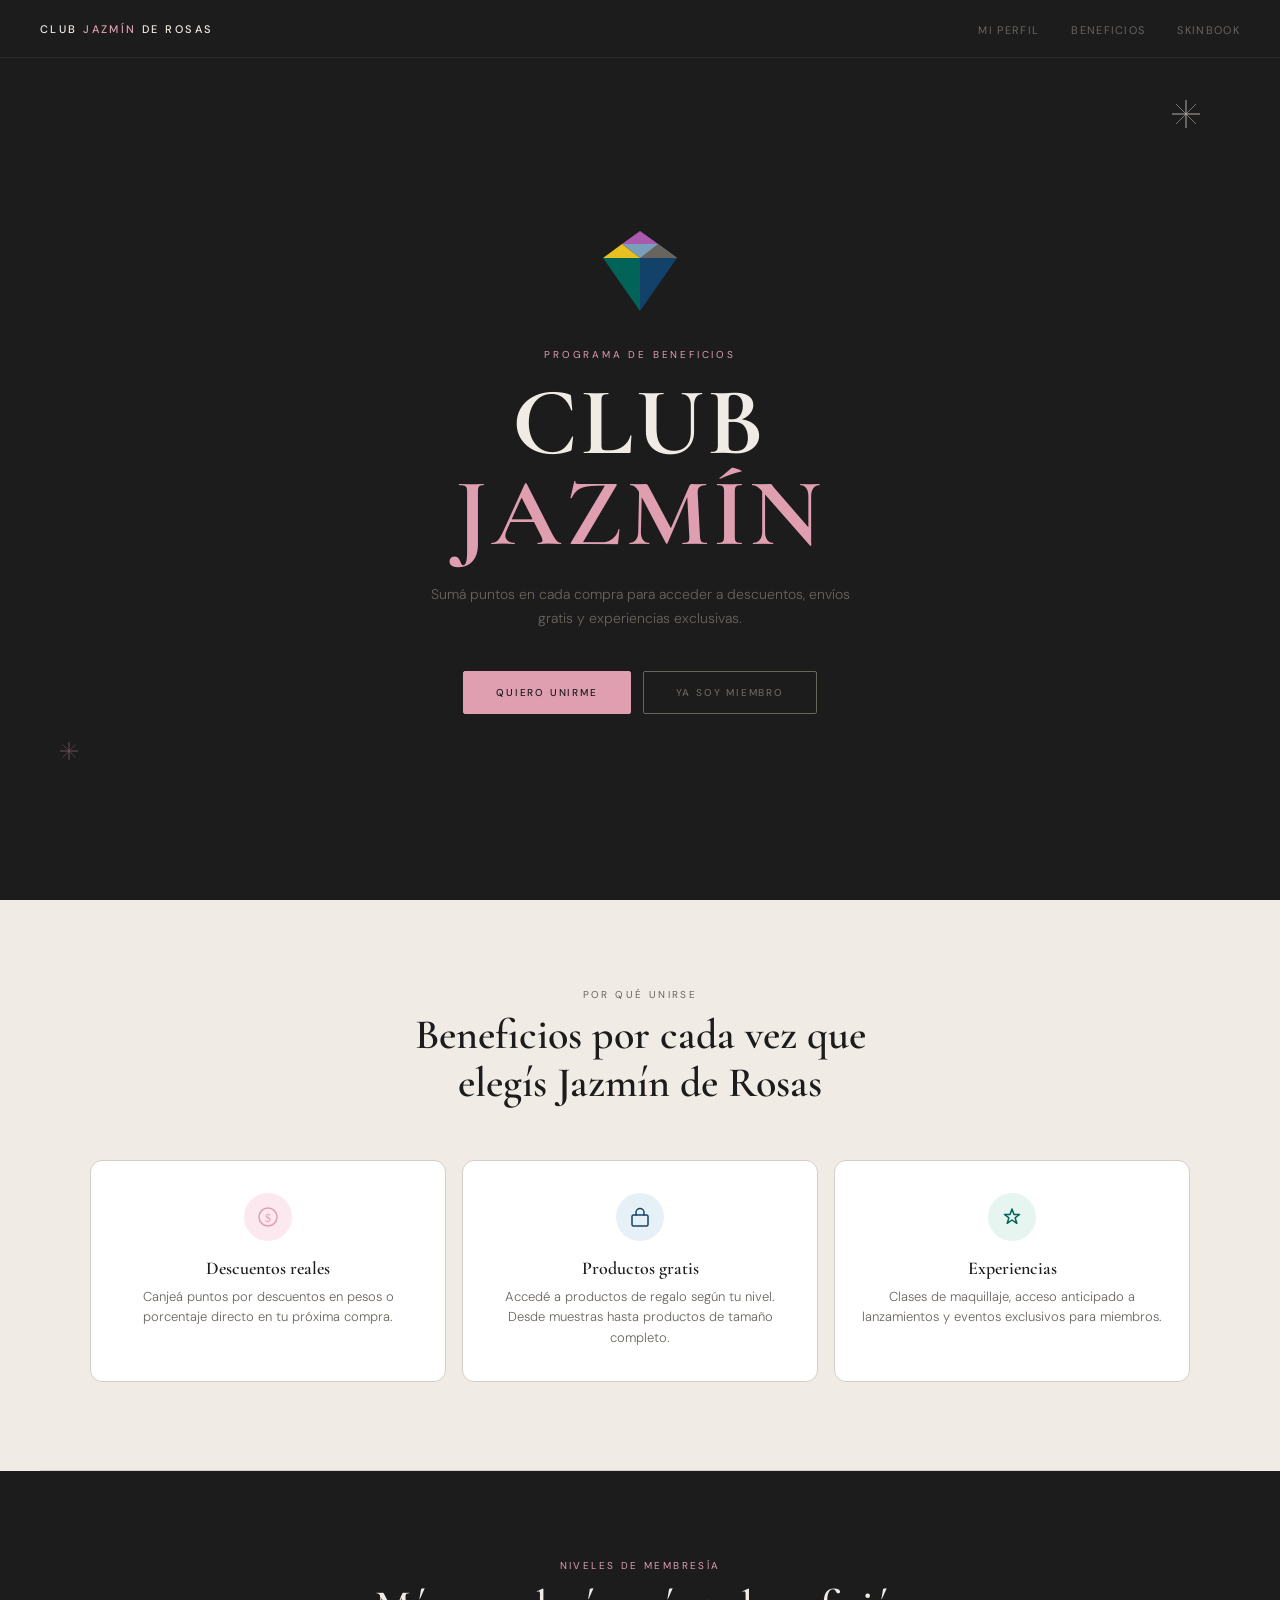
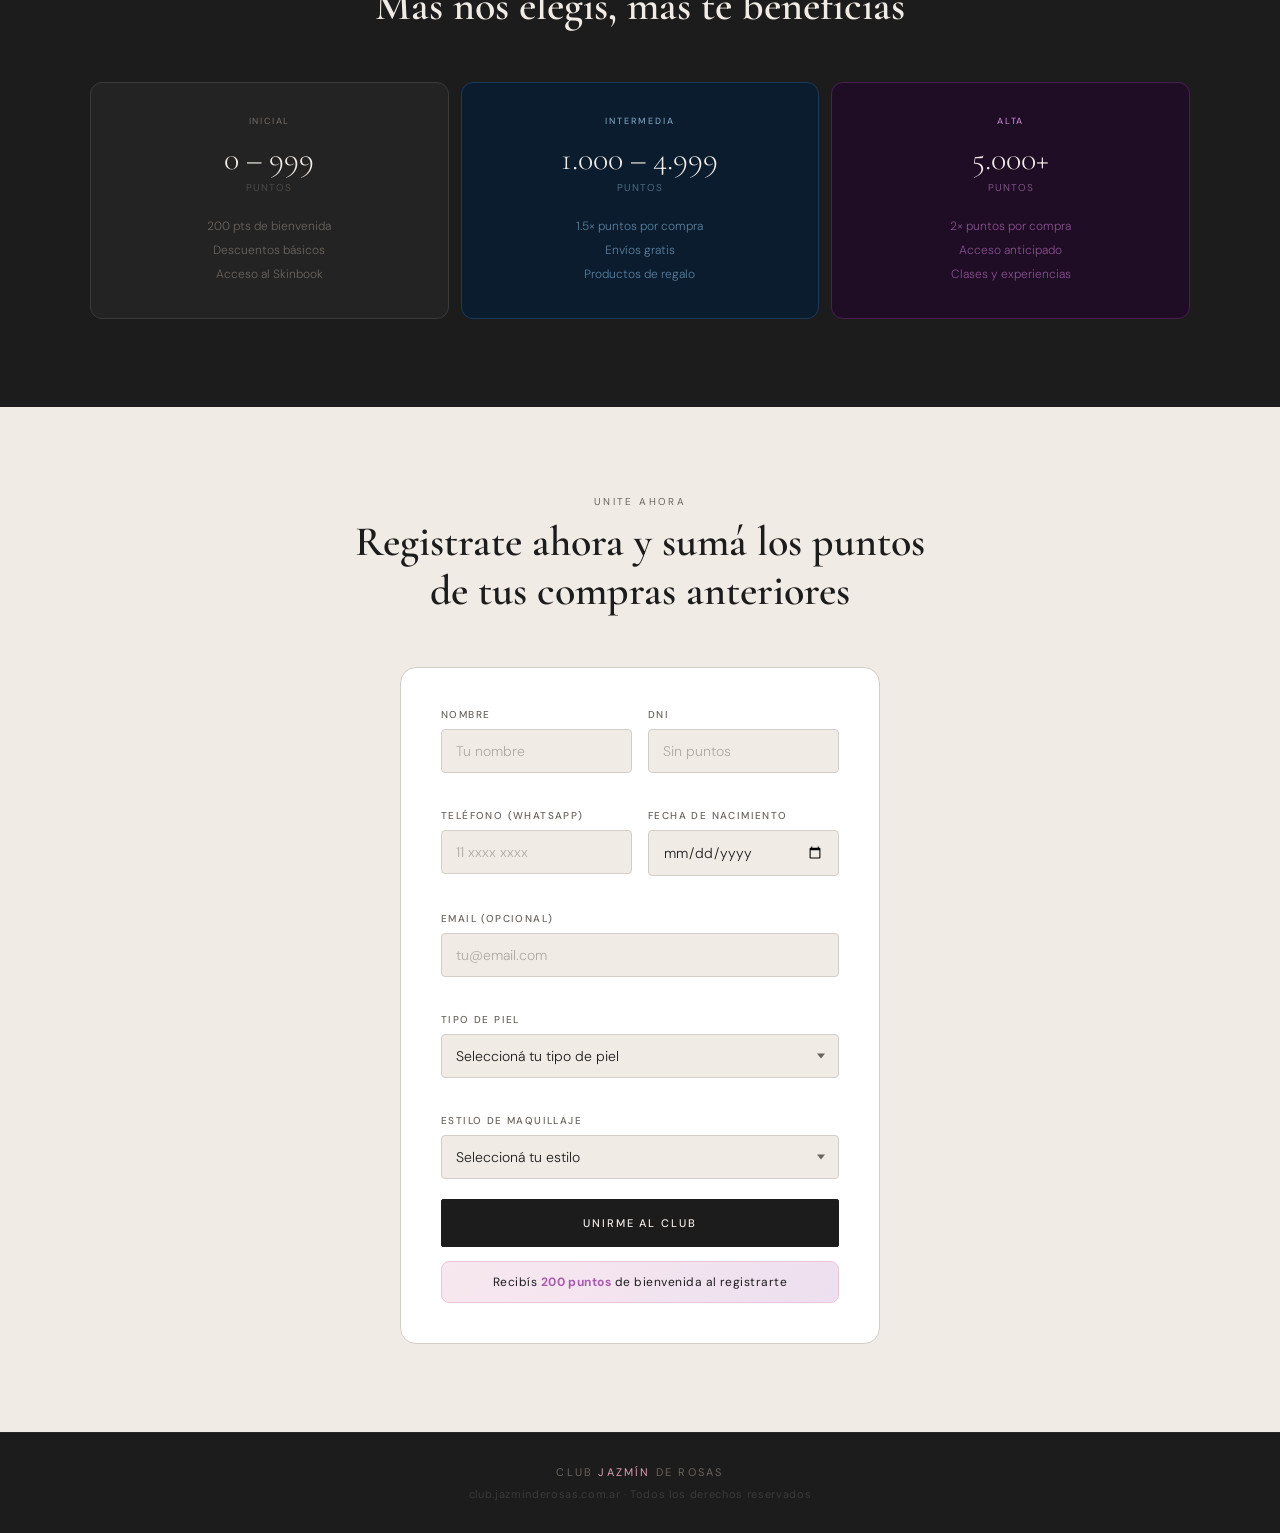
==== club-jazmin/index.html @ b937d1f2 "Add files via upload" ====
<!DOCTYPE html>
<html lang="es">
<head>
  <meta charset="UTF-8"/>
  <meta name="viewport" content="width=device-width, initial-scale=1.0"/>
  <title>Club Jazmín — Programa de beneficios</title>
  <meta name="description" content="Sumá puntos en cada compra y accedé a descuentos, envíos gratis y experiencias exclusivas en Jazmín de Rosas."/>
  <meta property="og:title" content="Club Jazmín de Rosas"/>
  <meta property="og:description" content="El programa de beneficios de Jazmín de Rosas."/>
  <meta property="og:type" content="website"/>
  <link rel="stylesheet" href="css/style.css"/>
  <style>
    .animate-on-scroll {
      opacity: 0;
      transform: translateY(24px);
      transition: opacity 0.7s ease, transform 0.7s ease;
    }
    .animate-on-scroll.visible {
      opacity: 1;
      transform: translateY(0);
    }
  </style>
</head>
<body>

  <!-- NAV -->
  <nav class="nav">
    <a href="index.html" class="nav-logo">CLUB <em>JAZMÍN</em> DE ROSAS</a>
    <ul class="nav-links">
      <li><a href="pages/perfil.html">Mi perfil</a></li>
      <li><a href="pages/beneficios.html">Beneficios</a></li>
      <li><a href="pages/skinbook.html">Skinbook</a></li>
    </ul>
    <button class="nav-hamburger" id="hamburger" aria-label="Menú">
      <span></span><span></span><span></span>
    </button>
  </nav>

  <div class="nav-mobile" id="mobileMenu">
    <button class="nav-mobile-close" id="mobileClose">✕</button>
    <a href="pages/perfil.html">Mi perfil</a>
    <a href="pages/beneficios.html">Beneficios</a>
    <a href="pages/skinbook.html">Skinbook</a>
    <a href="#registro">Registrarse</a>
  </div>

  <!-- HERO -->
  <section class="hero">
    <svg class="hero-sparkle" viewBox="0 0 28 28" fill="none" aria-hidden="true">
      <line x1="14" y1="0" x2="14" y2="28" stroke="#f1ebe6" stroke-width="1"/>
      <line x1="0" y1="14" x2="28" y2="14" stroke="#f1ebe6" stroke-width="1"/>
      <line x1="4" y1="4" x2="24" y2="24" stroke="#f1ebe6" stroke-width="0.6"/>
      <line x1="24" y1="4" x2="4" y2="24" stroke="#f1ebe6" stroke-width="0.6"/>
    </svg>
    <svg class="hero-sparkle-2" viewBox="0 0 18 18" fill="none" aria-hidden="true">
      <line x1="9" y1="0" x2="9" y2="18" stroke="#df9fb1" stroke-width="1"/>
      <line x1="0" y1="9" x2="18" y2="9" stroke="#df9fb1" stroke-width="1"/>
      <line x1="2.5" y1="2.5" x2="15.5" y2="15.5" stroke="#df9fb1" stroke-width="0.6"/>
      <line x1="15.5" y1="2.5" x2="2.5" y2="15.5" stroke="#df9fb1" stroke-width="0.6"/>
    </svg>

    <svg class="hero-diamond" viewBox="0 0 100 90" fill="none" aria-label="Diamante Club Jazmín">
      <polygon points="50,5 87,32 68,18" fill="#df9fb1"/>
      <polygon points="50,5 68,18 32,18" fill="#a95aaf"/>
      <polygon points="32,18 68,18 87,32 50,32" fill="#789fbb"/>
      <polygon points="50,5 32,18 13,32" fill="#c52c2e"/>
      <polygon points="13,32 32,18 50,32" fill="#e8c021"/>
      <polygon points="68,18 87,32 50,32" fill="#6a645f"/>
      <polygon points="13,32 50,32 50,85" fill="#026359"/>
      <polygon points="50,32 87,32 50,85" fill="#124169"/>
    </svg>

    <p class="hero-eyebrow">Programa de beneficios</p>
    <h1 class="hero-title">CLUB<em>JAZMÍN</em></h1>
    <p class="hero-sub">Sumá puntos en cada compra para acceder a descuentos, envíos gratis y experiencias exclusivas.</p>
    <div class="hero-ctas">
      <a href="#registro" class="btn btn-primary" data-scroll="#registro">Quiero unirme</a>
      <a href="pages/perfil.html" class="btn btn-ghost">Ya soy miembro</a>
    </div>
  </section>

  <!-- BENEFICIOS -->
  <section>
    <p class="section-label animate-on-scroll">Por qué unirse</p>
    <h2 class="section-title animate-on-scroll">Beneficios por cada vez que<br>elegís Jazmín de Rosas</h2>
    <div class="benefits-grid container">
      <div class="benefit-card animate-on-scroll">
        <div class="benefit-icon" style="background:#fce8ef;">
          <svg width="22" height="22" viewBox="0 0 22 22" fill="none" aria-hidden="true">
            <circle cx="11" cy="11" r="9" stroke="#df9fb1" stroke-width="1.5"/>
            <text x="11" y="16" text-anchor="middle" font-size="12" fill="#df9fb1" font-family="Georgia">$</text>
          </svg>
        </div>
        <h3 class="benefit-title">Descuentos reales</h3>
        <p class="benefit-desc">Canjeá puntos por descuentos en pesos o porcentaje directo en tu próxima compra.</p>
      </div>
      <div class="benefit-card animate-on-scroll">
        <div class="benefit-icon" style="background:#e6f0f7;">
          <svg width="22" height="22" viewBox="0 0 22 22" fill="none" aria-hidden="true">
            <rect x="3" y="9" width="16" height="11" rx="1.5" stroke="#124169" stroke-width="1.5"/>
            <path d="M7 9V6.5a4 4 0 018 0V9" stroke="#124169" stroke-width="1.5" stroke-linecap="round"/>
          </svg>
        </div>
        <h3 class="benefit-title">Productos gratis</h3>
        <p class="benefit-desc">Accedé a productos de regalo según tu nivel. Desde muestras hasta productos de tamaño completo.</p>
      </div>
      <div class="benefit-card animate-on-scroll">
        <div class="benefit-icon" style="background:#e6f5f0;">
          <svg width="22" height="22" viewBox="0 0 22 22" fill="none" aria-hidden="true">
            <path d="M11 3l2 5.5h5.5l-4.4 3.3 1.7 5.5L11 14l-4.8 3.3 1.7-5.5L3.5 8.5H9z" stroke="#026359" stroke-width="1.5" stroke-linejoin="round"/>
          </svg>
        </div>
        <h3 class="benefit-title">Experiencias</h3>
        <p class="benefit-desc">Clases de maquillaje, acceso anticipado a lanzamientos y eventos exclusivos para miembros.</p>
      </div>
    </div>
  </section>

  <div class="divider"></div>

  <!-- NIVELES -->
  <section class="niveles">
    <p class="section-label animate-on-scroll">Niveles de membresía</p>
    <h2 class="section-title animate-on-scroll">Más nos elegís, más te beneficiás</h2>
    <div class="niveles-grid container">
      <div class="nivel-card n-inicial animate-on-scroll">
        <span class="nivel-badge">Inicial</span>
        <span class="nivel-pts">0 – 999</span>
        <span class="nivel-label">puntos</span>
        <ul class="nivel-perks">
          <li>200 pts de bienvenida</li>
          <li>Descuentos básicos</li>
          <li>Acceso al Skinbook</li>
        </ul>
      </div>
      <div class="nivel-card n-inter animate-on-scroll">
        <span class="nivel-badge">Intermedia</span>
        <span class="nivel-pts">1.000 – 4.999</span>
        <span class="nivel-label">puntos</span>
        <ul class="nivel-perks">
          <li>1.5× puntos por compra</li>
          <li>Envíos gratis</li>
          <li>Productos de regalo</li>
        </ul>
      </div>
      <div class="nivel-card n-alta animate-on-scroll">
        <span class="nivel-badge">Alta</span>
        <span class="nivel-pts">5.000+</span>
        <span class="nivel-label">puntos</span>
        <ul class="nivel-perks">
          <li>2× puntos por compra</li>
          <li>Acceso anticipado</li>
          <li>Clases y experiencias</li>
        </ul>
      </div>
    </div>
  </section>

  <!-- REGISTRO -->
  <section class="registro" id="registro">
    <p class="section-label animate-on-scroll">Unite ahora</p>
    <h2 class="section-title animate-on-scroll">Registrate ahora y sumá los puntos<br>de tus compras anteriores</h2>

    <div class="form-wrap animate-on-scroll">
      <form id="registroForm" novalidate>
        <div class="form-grid">
          <div class="form-group">
            <label class="form-label" for="nombre">Nombre</label>
            <input class="form-input" type="text" id="nombre" name="nombre" placeholder="Tu nombre" required/>
          </div>
          <div class="form-group">
            <label class="form-label" for="dni">DNI</label>
            <input class="form-input" type="text" id="dni" name="dni" placeholder="Sin puntos" required maxlength="8"/>
          </div>
          <div class="form-group">
            <label class="form-label" for="telefono">Teléfono (WhatsApp)</label>
            <input class="form-input" type="tel" id="telefono" name="telefono" placeholder="11 xxxx xxxx" required/>
          </div>
          <div class="form-group">
            <label class="form-label" for="nacimiento">Fecha de nacimiento</label>
            <input class="form-input" type="date" id="nacimiento" name="nacimiento" required/>
          </div>
          <div class="form-group full">
            <label class="form-label" for="email">Email (opcional)</label>
            <input class="form-input" type="email" id="email" name="email" placeholder="tu@email.com"/>
          </div>
          <div class="form-group full">
            <label class="form-label" for="piel">Tipo de piel</label>
            <div class="form-select-wrap">
              <select class="form-select" id="piel" name="piel" required>
                <option value="" disabled selected>Seleccioná tu tipo de piel</option>
                <option value="seca">Seca</option>
                <option value="mixta">Mixta</option>
                <option value="grasa">Grasa</option>
                <option value="sensible">Sensible</option>
              </select>
            </div>
          </div>
          <div class="form-group full">
            <label class="form-label" for="estilo">Estilo de maquillaje</label>
            <div class="form-select-wrap">
              <select class="form-select" id="estilo" name="estilo" required>
                <option value="" disabled selected>Seleccioná tu estilo</option>
                <option value="natural">Natural / sin maquillaje</option>
                <option value="cotidiano">Cotidiano y sencillo</option>
                <option value="definido">Definido y dramático</option>
                <option value="artistico">Artístico / experimental</option>
              </select>
            </div>
          </div>
        </div>
        <button type="submit" class="btn btn-dark">Unirme al Club</button>
        <div class="form-pts-badge">
          Recibís <strong>200 puntos</strong> de bienvenida al registrarte
        </div>
      </form>
    </div>
  </section>

  <!-- FOOTER -->
  <footer>
    <p class="footer-logo">CLUB <em>JAZMÍN</em> DE ROSAS</p>
    <p class="footer-sub">club.jazminderosas.com.ar · Todos los derechos reservados</p>
  </footer>

  <script src="js/main.js"></script>
</body>
</html>
---- club-jazmin/css/style.css ----
@import url('https://fonts.googleapis.com/css2?family=Cormorant+Garamond:ital,wght@0,300;0,400;0,600;0,700;1,300;1,400&family=DM+Sans:wght@300;400;500&display=swap');

:root {
  --grafito: #1c1c1c;
  --vison: #6a645f;
  --tiza: #f1ebe6;
  --rosa: #df9fb1;
  --malva: #a95aaf;
  --azul: #124169;
  --celeste: #789fbb;
  --amarillo: #e8c021;
  --esmeralda: #026359;
  --rojo: #c52c2e;
  --blanco: #ffffff;
  --borde: #d4cec9;
  --font-display: 'Cormorant Garamond', Georgia, serif;
  --font-body: 'DM Sans', system-ui, sans-serif;
  --transition: 0.3s cubic-bezier(0.4, 0, 0.2, 1);
}

*, *::before, *::after { box-sizing: border-box; margin: 0; padding: 0; }

html { scroll-behavior: smooth; font-size: 16px; }

body {
  font-family: var(--font-body);
  background: var(--tiza);
  color: var(--grafito);
  -webkit-font-smoothing: antialiased;
  overflow-x: hidden;
}

/* ── NAVEGACIÓN ── */
.nav {
  position: fixed;
  top: 0; left: 0; right: 0;
  z-index: 100;
  background: var(--grafito);
  padding: 18px 40px;
  display: flex;
  align-items: center;
  justify-content: space-between;
  border-bottom: 1px solid rgba(241,235,230,0.08);
}

.nav-logo {
  font-family: var(--font-body);
  font-size: 11px;
  font-weight: 500;
  letter-spacing: 0.22em;
  color: var(--tiza);
  text-decoration: none;
  text-transform: uppercase;
}
.nav-logo em { color: var(--rosa); font-style: normal; }

.nav-links {
  display: flex;
  gap: 32px;
  list-style: none;
}
.nav-links a {
  font-family: var(--font-body);
  font-size: 11px;
  letter-spacing: 0.12em;
  color: var(--vison);
  text-decoration: none;
  text-transform: uppercase;
  transition: color var(--transition);
}
.nav-links a:hover { color: var(--tiza); }

.nav-hamburger {
  display: none;
  flex-direction: column;
  gap: 5px;
  cursor: pointer;
  background: none;
  border: none;
  padding: 4px;
}
.nav-hamburger span {
  display: block;
  width: 22px;
  height: 1px;
  background: var(--tiza);
  transition: var(--transition);
}

/* ── HERO ── */
.hero {
  min-height: 100vh;
  background: var(--grafito);
  display: flex;
  flex-direction: column;
  align-items: center;
  justify-content: center;
  text-align: center;
  padding: 120px 40px 80px;
  position: relative;
  overflow: hidden;
}

.hero-sparkle {
  position: absolute;
  top: 100px;
  right: 80px;
  width: 28px;
  height: 28px;
  opacity: 0.7;
  animation: sparkle-pulse 3s ease-in-out infinite;
}
.hero-sparkle-2 {
  position: absolute;
  bottom: 140px;
  left: 60px;
  width: 18px;
  height: 18px;
  opacity: 0.4;
  animation: sparkle-pulse 3s ease-in-out infinite 1.5s;
}

@keyframes sparkle-pulse {
  0%, 100% { opacity: 0.4; transform: scale(1) rotate(0deg); }
  50% { opacity: 1; transform: scale(1.2) rotate(15deg); }
}

.hero-diamond {
  width: 100px;
  height: 90px;
  margin-bottom: 32px;
  animation: diamond-float 4s ease-in-out infinite;
}
@keyframes diamond-float {
  0%, 100% { transform: translateY(0); }
  50% { transform: translateY(-8px); }
}

.hero-eyebrow {
  font-family: var(--font-body);
  font-size: 10px;
  letter-spacing: 0.28em;
  color: var(--rosa);
  text-transform: uppercase;
  margin-bottom: 16px;
  opacity: 0;
  animation: fade-up 0.8s ease forwards 0.3s;
}

.hero-title {
  font-family: var(--font-display);
  font-size: clamp(56px, 10vw, 96px);
  font-weight: 700;
  color: var(--tiza);
  line-height: 0.95;
  letter-spacing: 0.04em;
  margin-bottom: 24px;
  opacity: 0;
  animation: fade-up 0.8s ease forwards 0.5s;
}
.hero-title em {
  font-style: normal;
  color: var(--rosa);
  display: block;
}

.hero-sub {
  font-family: var(--font-body);
  font-size: 14px;
  font-weight: 300;
  color: var(--vison);
  line-height: 1.7;
  max-width: 420px;
  margin-bottom: 40px;
  opacity: 0;
  animation: fade-up 0.8s ease forwards 0.7s;
}

.hero-ctas {
  display: flex;
  gap: 12px;
  flex-wrap: wrap;
  justify-content: center;
  opacity: 0;
  animation: fade-up 0.8s ease forwards 0.9s;
}

@keyframes fade-up {
  from { opacity: 0; transform: translateY(20px); }
  to { opacity: 1; transform: translateY(0); }
}

/* ── BOTONES ── */
.btn {
  font-family: var(--font-body);
  font-size: 10px;
  font-weight: 500;
  letter-spacing: 0.18em;
  text-transform: uppercase;
  padding: 14px 32px;
  border-radius: 2px;
  cursor: pointer;
  text-decoration: none;
  transition: var(--transition);
  display: inline-block;
}
.btn-primary {
  background: var(--rosa);
  color: var(--grafito);
  border: 1px solid var(--rosa);
}
.btn-primary:hover {
  background: #e8b5c8;
  border-color: #e8b5c8;
  transform: translateY(-1px);
}
.btn-ghost {
  background: transparent;
  color: var(--vison);
  border: 1px solid var(--vison);
}
.btn-ghost:hover {
  border-color: var(--tiza);
  color: var(--tiza);
  transform: translateY(-1px);
}
.btn-dark {
  background: var(--grafito);
  color: var(--tiza);
  border: 1px solid var(--grafito);
  width: 100%;
  text-align: center;
  padding: 16px;
  font-size: 11px;
}
.btn-dark:hover {
  background: #2e2e2e;
}

/* ── SECCIONES ── */
section { padding: 88px 40px; }

.section-label {
  font-family: var(--font-body);
  font-size: 10px;
  letter-spacing: 0.24em;
  text-transform: uppercase;
  color: var(--vison);
  text-align: center;
  margin-bottom: 10px;
}

.section-title {
  font-family: var(--font-display);
  font-size: clamp(28px, 4vw, 42px);
  font-weight: 600;
  text-align: center;
  margin-bottom: 52px;
  line-height: 1.15;
  color: var(--grafito);
}

/* ── BENEFICIOS ── */
.benefits-grid {
  display: grid;
  grid-template-columns: repeat(3, 1fr);
  gap: 16px;
  max-width: 860px;
  margin: 0 auto;
}

.benefit-card {
  background: var(--blanco);
  border: 0.5px solid var(--borde);
  border-radius: 12px;
  padding: 32px 24px;
  text-align: center;
  transition: var(--transition);
}
.benefit-card:hover {
  transform: translateY(-4px);
  box-shadow: 0 12px 40px rgba(28,28,28,0.08);
}

.benefit-icon {
  width: 48px;
  height: 48px;
  border-radius: 50%;
  margin: 0 auto 16px;
  display: flex;
  align-items: center;
  justify-content: center;
}

.benefit-title {
  font-family: var(--font-display);
  font-size: 18px;
  font-weight: 600;
  color: var(--grafito);
  margin-bottom: 8px;
}
.benefit-desc {
  font-size: 13px;
  font-weight: 300;
  color: var(--vison);
  line-height: 1.6;
}

/* ── NIVELES ── */
.niveles {
  background: var(--grafito);
  padding: 88px 40px;
}
.niveles .section-label { color: var(--rosa); }
.niveles .section-title { color: var(--tiza); }

.niveles-grid {
  display: grid;
  grid-template-columns: repeat(3, 1fr);
  gap: 12px;
  max-width: 860px;
  margin: 0 auto;
}

.nivel-card {
  border-radius: 12px;
  padding: 32px 20px;
  text-align: center;
  border: 0.5px solid;
  transition: var(--transition);
}
.nivel-card:hover { transform: translateY(-4px); }

.nivel-badge {
  font-family: var(--font-body);
  font-size: 9px;
  letter-spacing: 0.2em;
  text-transform: uppercase;
  font-weight: 500;
  margin-bottom: 16px;
  display: block;
}
.nivel-pts {
  font-family: var(--font-display);
  font-size: 32px;
  font-weight: 300;
  margin-bottom: 6px;
  display: block;
  line-height: 1;
}
.nivel-label {
  font-family: var(--font-body);
  font-size: 10px;
  letter-spacing: 0.1em;
  text-transform: uppercase;
  opacity: 0.6;
  margin-bottom: 20px;
  display: block;
}
.nivel-perks {
  list-style: none;
  font-size: 12px;
  font-weight: 300;
  line-height: 2;
}

.n-inicial { background: #232323; border-color: #3a3a3a; }
.n-inicial .nivel-badge { color: var(--vison); }
.n-inicial .nivel-pts { color: var(--tiza); }
.n-inicial .nivel-label { color: var(--vison); }
.n-inicial .nivel-perks { color: #6a645f; }

.n-inter { background: #0a1c2e; border-color: #1a3a5c; }
.n-inter .nivel-badge { color: var(--celeste); }
.n-inter .nivel-pts { color: var(--tiza); }
.n-inter .nivel-label { color: var(--celeste); }
.n-inter .nivel-perks { color: #5a80a0; }

.n-alta { background: #1e0d24; border-color: #4a1f54; }
.n-alta .nivel-badge { color: #c07fc6; }
.n-alta .nivel-pts { color: var(--tiza); }
.n-alta .nivel-label { color: #c07fc6; }
.n-alta .nivel-perks { color: #8a4f90; }

/* ── REGISTRO ── */
.registro { background: var(--tiza); }

.form-wrap {
  max-width: 480px;
  margin: 0 auto;
  background: var(--blanco);
  border: 0.5px solid var(--borde);
  border-radius: 16px;
  padding: 40px;
}

.form-grid {
  display: grid;
  grid-template-columns: 1fr 1fr;
  gap: 16px;
}

.form-group { margin-bottom: 20px; }
.form-group.full { grid-column: 1 / -1; }

.form-label {
  display: block;
  font-size: 10px;
  font-weight: 500;
  letter-spacing: 0.14em;
  text-transform: uppercase;
  color: var(--vison);
  margin-bottom: 8px;
}

.form-input,
.form-select {
  width: 100%;
  border: 1px solid var(--borde);
  border-radius: 4px;
  padding: 12px 14px;
  font-family: var(--font-body);
  font-size: 14px;
  font-weight: 300;
  background: var(--tiza);
  color: var(--grafito);
  transition: border-color var(--transition);
  appearance: none;
}
.form-input:focus,
.form-select:focus {
  outline: none;
  border-color: var(--rosa);
}
.form-input::placeholder { color: #b0aaa6; }

.form-select-wrap { position: relative; }
.form-select-wrap::after {
  content: '';
  position: absolute;
  right: 14px;
  top: 50%;
  transform: translateY(-50%);
  width: 0;
  height: 0;
  border-left: 4px solid transparent;
  border-right: 4px solid transparent;
  border-top: 5px solid var(--vison);
  pointer-events: none;
}

.form-pts-badge {
  background: linear-gradient(135deg, #f7e8ef, #eedff0);
  border: 1px solid #e8c8d8;
  border-radius: 8px;
  padding: 12px 16px;
  text-align: center;
  margin-top: 14px;
  font-size: 12px;
  font-weight: 400;
  color: var(--grafito);
  letter-spacing: 0.04em;
}
.form-pts-badge strong { color: var(--malva); }

/* ── PERFIL ── */
.perfil-hero {
  background: var(--grafito);
  padding: 140px 40px 60px;
  text-align: center;
}
.perfil-avatar {
  width: 72px;
  height: 72px;
  border-radius: 50%;
  background: var(--rosa);
  display: flex;
  align-items: center;
  justify-content: center;
  margin: 0 auto 20px;
  font-family: var(--font-display);
  font-size: 28px;
  font-weight: 600;
  color: var(--grafito);
}
.perfil-nombre {
  font-family: var(--font-display);
  font-size: 36px;
  font-weight: 600;
  color: var(--tiza);
  margin-bottom: 10px;
}
.perfil-nivel-badge {
  display: inline-block;
  font-family: var(--font-body);
  font-size: 10px;
  letter-spacing: 0.18em;
  text-transform: uppercase;
  padding: 5px 16px;
  border-radius: 20px;
  border: 1px solid;
}

.perfil-pts-card {
  max-width: 520px;
  margin: -30px auto 0;
  background: var(--blanco);
  border: 0.5px solid var(--borde);
  border-radius: 16px;
  padding: 32px;
  text-align: center;
  position: relative;
  z-index: 2;
}
.perfil-pts-numero {
  font-family: var(--font-display);
  font-size: 72px;
  font-weight: 300;
  color: var(--grafito);
  line-height: 1;
  margin-bottom: 4px;
}
.perfil-pts-label {
  font-size: 11px;
  letter-spacing: 0.16em;
  text-transform: uppercase;
  color: var(--vison);
  margin-bottom: 24px;
}
.progress-bar {
  width: 100%;
  height: 4px;
  background: var(--borde);
  border-radius: 2px;
  margin-bottom: 8px;
  overflow: hidden;
}
.progress-fill {
  height: 100%;
  background: var(--rosa);
  border-radius: 2px;
  transition: width 1s ease;
}
.progress-labels {
  display: flex;
  justify-content: space-between;
  font-size: 10px;
  color: var(--vison);
  letter-spacing: 0.08em;
}

/* ── HISTORIAL ── */
.historial-table {
  width: 100%;
  border-collapse: collapse;
  font-size: 13px;
}
.historial-table th {
  font-family: var(--font-body);
  font-size: 10px;
  letter-spacing: 0.14em;
  text-transform: uppercase;
  color: var(--vison);
  font-weight: 500;
  padding: 12px 16px;
  text-align: left;
  border-bottom: 1px solid var(--borde);
}
.historial-table td {
  padding: 14px 16px;
  border-bottom: 0.5px solid var(--borde);
  color: var(--grafito);
  font-weight: 300;
}
.pts-pos { color: var(--esmeralda); font-weight: 500; }
.pts-neg { color: var(--rojo); font-weight: 500; }
.canal-badge {
  display: inline-block;
  font-size: 10px;
  padding: 3px 10px;
  border-radius: 20px;
  letter-spacing: 0.06em;
}
.canal-fisica { background: #e8f0f7; color: var(--azul); }
.canal-online { background: #f7e8f0; color: var(--malva); }

/* ── SKINBOOK ── */
.skinbook-grid {
  display: grid;
  grid-template-columns: repeat(auto-fill, minmax(260px, 1fr));
  gap: 16px;
}
.skinbook-card {
  background: var(--blanco);
  border: 0.5px solid var(--borde);
  border-radius: 12px;
  padding: 24px;
  transition: var(--transition);
}
.skinbook-card:hover {
  transform: translateY(-3px);
  box-shadow: 0 8px 32px rgba(28,28,28,0.06);
}
.skinbook-producto {
  font-family: var(--font-display);
  font-size: 17px;
  font-weight: 600;
  margin-bottom: 6px;
}
.skinbook-marca {
  font-size: 11px;
  letter-spacing: 0.1em;
  text-transform: uppercase;
  color: var(--vison);
  margin-bottom: 14px;
}
.skinbook-stars { color: var(--amarillo); font-size: 14px; margin-bottom: 12px; }
.skinbook-texto {
  font-size: 13px;
  font-weight: 300;
  color: var(--vison);
  line-height: 1.6;
}
.skinbook-pts {
  display: inline-block;
  margin-top: 14px;
  background: #f7e8ef;
  color: var(--malva);
  font-size: 10px;
  letter-spacing: 0.1em;
  padding: 4px 12px;
  border-radius: 20px;
}

/* ── FOOTER ── */
footer {
  background: var(--grafito);
  padding: 32px 40px;
  text-align: center;
  border-top: 1px solid rgba(241,235,230,0.06);
}
.footer-logo {
  font-family: var(--font-body);
  font-size: 11px;
  letter-spacing: 0.2em;
  color: var(--vison);
  text-transform: uppercase;
}
.footer-logo em { color: var(--rosa); font-style: normal; }
.footer-sub {
  font-size: 11px;
  color: #3a3a3a;
  margin-top: 8px;
  letter-spacing: 0.06em;
}

/* ── DIVIDER ── */
.divider { height: 1px; background: var(--borde); margin: 0 40px; }

/* ── CONTENEDOR ── */
.container { max-width: 1100px; margin: 0 auto; }

/* ── MOBILE MENU ── */
.nav-mobile {
  display: none;
  position: fixed;
  top: 0; left: 0; right: 0; bottom: 0;
  background: var(--grafito);
  z-index: 99;
  flex-direction: column;
  align-items: center;
  justify-content: center;
  gap: 32px;
}
.nav-mobile.open { display: flex; }
.nav-mobile a {
  font-family: var(--font-display);
  font-size: 32px;
  font-weight: 300;
  color: var(--tiza);
  text-decoration: none;
  letter-spacing: 0.06em;
}
.nav-mobile a:hover { color: var(--rosa); }
.nav-mobile-close {
  position: absolute;
  top: 20px; right: 28px;
  background: none;
  border: none;
  color: var(--vison);
  font-size: 24px;
  cursor: pointer;
}

/* ── RESPONSIVE ── */
@media (max-width: 768px) {
  .nav { padding: 16px 20px; }
  .nav-links { display: none; }
  .nav-hamburger { display: flex; }

  section { padding: 64px 20px; }
  .niveles { padding: 64px 20px; }

  .benefits-grid { grid-template-columns: 1fr; gap: 12px; }
  .niveles-grid { grid-template-columns: 1fr; gap: 10px; }

  .form-wrap { padding: 28px 20px; }
  .form-grid { grid-template-columns: 1fr; }

  .hero { padding: 100px 20px 60px; }
  .hero-sparkle { right: 20px; top: 80px; }
  .hero-sparkle-2 { display: none; }

  .perfil-hero { padding: 120px 20px 60px; }
  .historial-table { font-size: 12px; }
  .historial-table th,
  .historial-table td { padding: 10px 8px; }

  .divider { margin: 0 20px; }
}
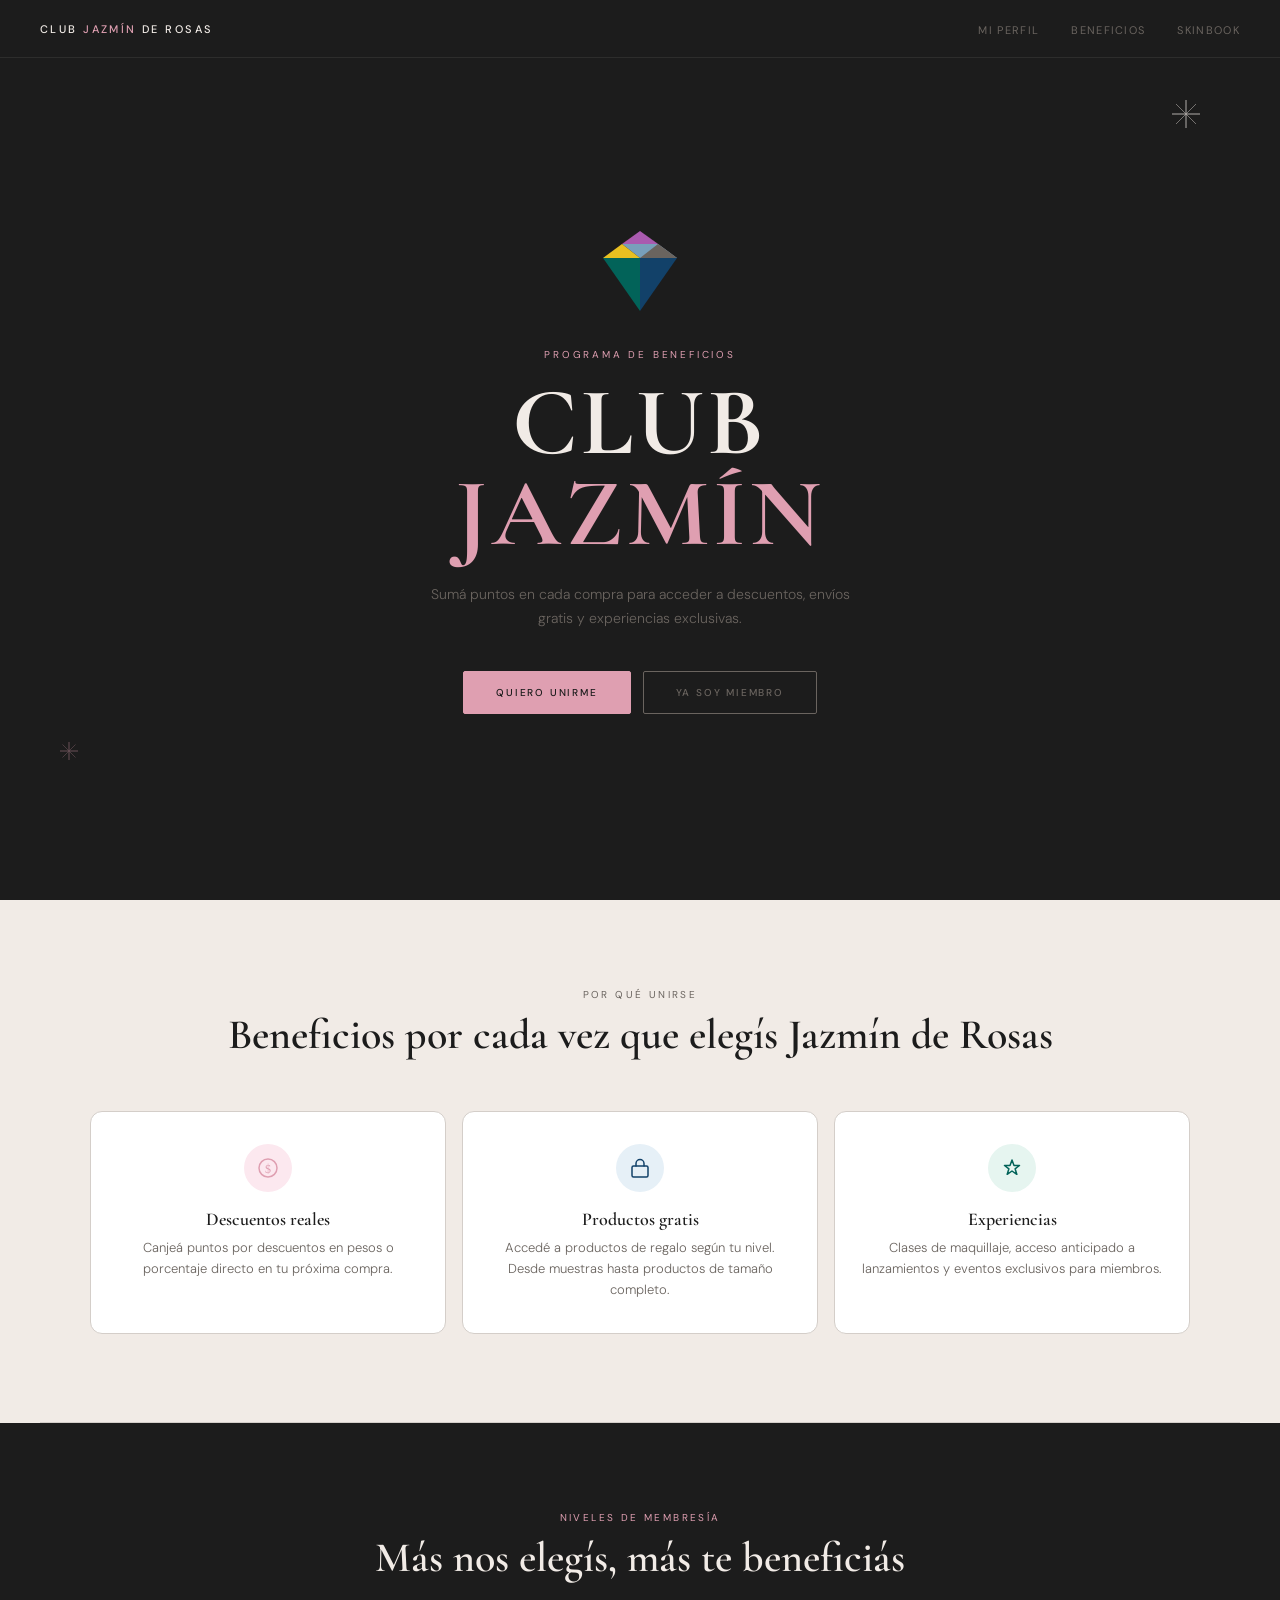
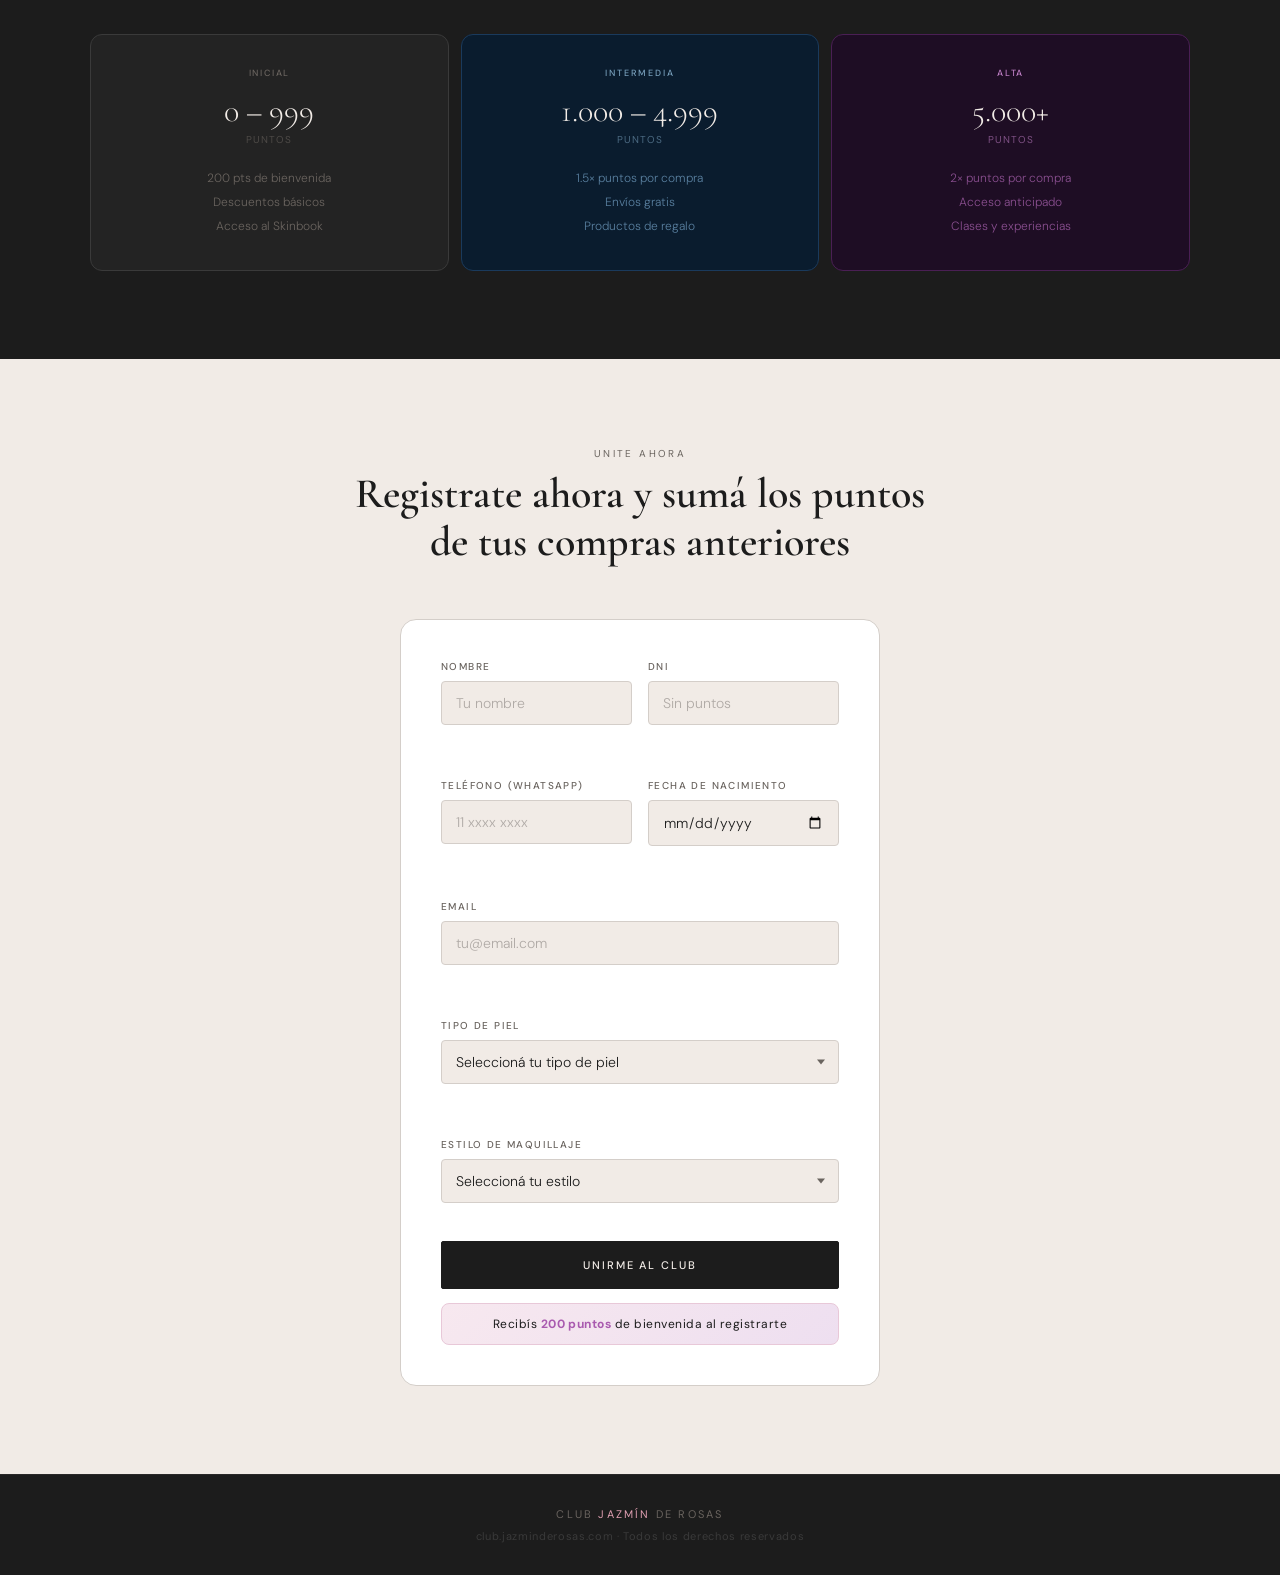
==== commit 24a0e5b4: "Update index.html" ====
--- a/club-jazmin/index.html
+++ b/club-jazmin/index.html
@@ -9,15 +9,89 @@
   <meta property="og:description" content="El programa de beneficios de Jazmín de Rosas."/>
   <meta property="og:type" content="website"/>
   <link rel="stylesheet" href="css/style.css"/>
+
+  <!-- Google reCAPTCHA v3 — reemplazá 6Ld3MdosAAAAAI0Lhfcud7zl3AqkKDwkhfOkUbiT con tu clave -->
+  <script src="https://www.google.com/recaptcha/api.js?render=6Ld3MdosAAAAAI0Lhfcud7zl3AqkKDwkhfOkUbiT" async defer></script>
+
   <style>
     .animate-on-scroll {
       opacity: 0;
       transform: translateY(24px);
       transition: opacity 0.7s ease, transform 0.7s ease;
     }
-    .animate-on-scroll.visible {
-      opacity: 1;
-      transform: translateY(0);
+    .animate-on-scroll.visible { opacity: 1; transform: translateY(0); }
+
+    /* Validación visual */
+    .form-input.error,
+    .form-select.error { border-color: var(--rojo) !important; }
+    .form-input.ok,
+    .form-select.ok { border-color: #026359 !important; }
+
+    .field-error {
+      font-family: var(--font-body, system-ui);
+      font-size: 10px;
+      color: var(--rojo, #c52c2e);
+      margin-top: 4px;
+      min-height: 14px;
+      display: block;
+      letter-spacing: 0.03em;
+    }
+
+    /* Honeypot — completamente oculto */
+    .hp-field {
+      position: absolute;
+      left: -9999px;
+      top: -9999px;
+      opacity: 0;
+      height: 0;
+      width: 0;
+      overflow: hidden;
+      tab-index: -1;
+    }
+
+    /* Mensaje de éxito */
+    .registro-success {
+      display: none;
+      text-align: center;
+      padding: 40px 20px;
+    }
+    .registro-success.visible { display: block; }
+    .success-icon {
+      width: 56px;
+      height: 56px;
+      border-radius: 50%;
+      background: #026359;
+      display: flex;
+      align-items: center;
+      justify-content: center;
+      margin: 0 auto 16px;
+      font-size: 24px;
+    }
+    .success-title {
+      font-family: var(--font-display, Georgia);
+      font-size: 28px;
+      font-weight: 600;
+      color: var(--grafito, #1c1c1c);
+      margin-bottom: 8px;
+    }
+    .success-sub {
+      font-family: var(--font-body, system-ui);
+      font-size: 14px;
+      font-weight: 300;
+      color: var(--vison, #6a645f);
+      line-height: 1.6;
+      margin-bottom: 20px;
+    }
+    .success-pts {
+      display: inline-block;
+      background: linear-gradient(135deg, #f7e8ef, #eedff0);
+      border: 1px solid #e8c8d8;
+      border-radius: 8px;
+      padding: 12px 24px;
+      font-family: var(--font-display, Georgia);
+      font-size: 22px;
+      font-weight: 600;
+      color: var(--malva, #a95aaf);
     }
   </style>
 </head>
@@ -82,7 +156,7 @@
   <!-- BENEFICIOS -->
   <section>
     <p class="section-label animate-on-scroll">Por qué unirse</p>
-    <h2 class="section-title animate-on-scroll">Beneficios por cada vez que<br>elegís Jazmín de Rosas</h2>
+    <h2 class="section-title animate-on-scroll">Beneficios por cada vez que elegís Jazmín de Rosas</h2>
     <div class="benefits-grid container">
       <div class="benefit-card animate-on-scroll">
         <div class="benefit-icon" style="background:#fce8ef;">
@@ -162,27 +236,41 @@
     <h2 class="section-title animate-on-scroll">Registrate ahora y sumá los puntos<br>de tus compras anteriores</h2>
 
     <div class="form-wrap animate-on-scroll">
+
+      <!-- FORMULARIO -->
       <form id="registroForm" novalidate>
+
+        <!-- HONEYPOT — campo trampa para bots, nunca visible para humanos -->
+        <div class="hp-field" aria-hidden="true">
+          <label for="hp_website">Sitio web</label>
+          <input type="text" id="hp_website" name="hp_website" tabindex="-1" autocomplete="off"/>
+        </div>
+
         <div class="form-grid">
           <div class="form-group">
             <label class="form-label" for="nombre">Nombre</label>
-            <input class="form-input" type="text" id="nombre" name="nombre" placeholder="Tu nombre" required/>
+            <input class="form-input" type="text" id="nombre" name="nombre" placeholder="Tu nombre" required autocomplete="given-name"/>
+            <span class="field-error" id="err-nombre"></span>
           </div>
           <div class="form-group">
             <label class="form-label" for="dni">DNI</label>
-            <input class="form-input" type="text" id="dni" name="dni" placeholder="Sin puntos" required maxlength="8"/>
+            <input class="form-input" type="text" id="dni" name="dni" placeholder="Sin puntos" required maxlength="8" inputmode="numeric" autocomplete="off"/>
+            <span class="field-error" id="err-dni"></span>
           </div>
           <div class="form-group">
             <label class="form-label" for="telefono">Teléfono (WhatsApp)</label>
-            <input class="form-input" type="tel" id="telefono" name="telefono" placeholder="11 xxxx xxxx" required/>
+            <input class="form-input" type="tel" id="telefono" name="telefono" placeholder="11 xxxx xxxx" required autocomplete="tel"/>
+            <span class="field-error" id="err-telefono"></span>
           </div>
           <div class="form-group">
             <label class="form-label" for="nacimiento">Fecha de nacimiento</label>
             <input class="form-input" type="date" id="nacimiento" name="nacimiento" required/>
+            <span class="field-error" id="err-nacimiento"></span>
           </div>
           <div class="form-group full">
-            <label class="form-label" for="email">Email (opcional)</label>
-            <input class="form-input" type="email" id="email" name="email" placeholder="tu@email.com"/>
+            <label class="form-label" for="email">Email</label>
+            <input class="form-input" type="email" id="email" name="email" placeholder="tu@email.com" required autocomplete="email"/>
+            <span class="field-error" id="err-email"></span>
           </div>
           <div class="form-group full">
             <label class="form-label" for="piel">Tipo de piel</label>
@@ -195,6 +283,7 @@
                 <option value="sensible">Sensible</option>
               </select>
             </div>
+            <span class="field-error" id="err-piel"></span>
           </div>
           <div class="form-group full">
             <label class="form-label" for="estilo">Estilo de maquillaje</label>
@@ -207,22 +296,263 @@
                 <option value="artistico">Artístico / experimental</option>
               </select>
             </div>
+            <span class="field-error" id="err-estilo"></span>
           </div>
         </div>
-        <button type="submit" class="btn btn-dark">Unirme al Club</button>
+
+        <button type="submit" class="btn btn-dark" id="submitBtn">Unirme al Club</button>
         <div class="form-pts-badge">
           Recibís <strong>200 puntos</strong> de bienvenida al registrarte
         </div>
       </form>
+
+      <!-- MENSAJE DE ÉXITO -->
+      <div class="registro-success" id="registroSuccess">
+        <div class="success-icon">🌹</div>
+        <p class="success-title">¡Bienvenida al Club!</p>
+        <p class="success-sub">Tu registro fue exitoso.<br>Tus puntos de compras anteriores ya están siendo procesados.</p>
+        <div class="success-pts">+200 puntos de bienvenida</div>
+        <br><br>
+        <a href="pages/perfil.html" class="btn btn-primary" style="margin-top:12px;">Ver mi perfil</a>
+      </div>
+
     </div>
   </section>
 
   <!-- FOOTER -->
   <footer>
     <p class="footer-logo">CLUB <em>JAZMÍN</em> DE ROSAS</p>
-    <p class="footer-sub">club.jazminderosas.com.ar · Todos los derechos reservados</p>
+    <p class="footer-sub">club.jazminderosas.com · Todos los derechos reservados</p>
   </footer>
 
   <script src="js/main.js"></script>
+  <script>
+    // ══════════════════════════════════════
+    // VALIDACIÓN Y REGISTRO — Club Jazmín
+    // ══════════════════════════════════════
+
+    const 6Ld3MdosAAAAAI0Lhfcud7zl3AqkKDwkhfOkUbiT = '6Ld3MdosAAAAAI0Lhfcud7zl3AqkKDwkhfOkUbiT'; // reemplazá con tu clave real
+    const SB_URL = 'https://qgsdqzqvrbkprbmehzcf.supabase.co';
+    const SB_KEY = 'sb_publishable_0RGb096UtD0AQYRtukuNwg_zmLf3nwF';
+
+    // ── Helpers ──
+    function setError(id, msg) {
+      const el = document.getElementById('err-' + id);
+      const input = document.getElementById(id);
+      if (el) el.textContent = msg;
+      if (input) {
+        input.classList.toggle('error', !!msg);
+        input.classList.toggle('ok', !msg && input.value.trim() !== '');
+      }
+    }
+
+    function clearError(id) { setError(id, ''); }
+
+    async function sbGet(tabla, filtro) {
+      const res = await fetch(`${SB_URL}/rest/v1/${tabla}?${filtro}`, {
+        headers: { 'apikey': SB_KEY, 'Authorization': `Bearer ${SB_KEY}` }
+      });
+      return res.json();
+    }
+
+    // ── Validaciones en tiempo real ──
+    document.getElementById('dni')?.addEventListener('blur', async function() {
+      const val = this.value.trim().replace(/\./g, '');
+      if (!val) { setError('dni', 'El DNI es obligatorio.'); return; }
+      if (!/^\d{7,8}$/.test(val)) { setError('dni', 'Ingresá un DNI válido (7 u 8 dígitos).'); return; }
+      // Verificar duplicado
+      try {
+        const exist = await sbGet('clientas', `dni=eq.${val}&select=id`);
+        if (exist?.length > 0) {
+          setError('dni', 'Este DNI ya está registrado. ¿Querés ver tu perfil?');
+        } else {
+          clearError('dni');
+        }
+      } catch(e) { clearError('dni'); }
+    });
+
+    document.getElementById('email')?.addEventListener('blur', async function() {
+      const val = this.value.trim().toLowerCase();
+      if (!val) { setError('email', 'El email es obligatorio.'); return; }
+      if (!/^[^\s@]+@[^\s@]+\.[^\s@]+$/.test(val)) {
+        setError('email', 'Ingresá un email válido (ej: nombre@dominio.com).');
+        return;
+      }
+      // Verificar duplicado
+      try {
+        const exist = await sbGet('clientas', `email=eq.${encodeURIComponent(val)}&select=id`);
+        if (exist?.length > 0) {
+          setError('email', 'Este email ya está registrado.');
+        } else {
+          clearError('email');
+        }
+      } catch(e) { clearError('email'); }
+    });
+
+    document.getElementById('nombre')?.addEventListener('blur', function() {
+      if (!this.value.trim()) setError('nombre', 'El nombre es obligatorio.');
+      else clearError('nombre');
+    });
+
+    document.getElementById('telefono')?.addEventListener('blur', function() {
+      const val = this.value.trim().replace(/\s/g, '');
+      if (!val) { setError('telefono', 'El teléfono es obligatorio.'); return; }
+      if (!/^\d{8,15}$/.test(val)) { setError('telefono', 'Ingresá un teléfono válido.'); return; }
+      clearError('telefono');
+    });
+
+    document.getElementById('nacimiento')?.addEventListener('blur', function() {
+      if (!this.value) { setError('nacimiento', 'La fecha de nacimiento es obligatoria.'); return; }
+      const fecha = new Date(this.value);
+      const hoy = new Date();
+      const edad = (hoy - fecha) / (365.25 * 24 * 3600 * 1000);
+      if (edad < 13) { setError('nacimiento', 'Debés tener al menos 13 años.'); return; }
+      if (edad > 110) { setError('nacimiento', 'Verificá la fecha ingresada.'); return; }
+      clearError('nacimiento');
+    });
+
+    // ── Submit principal ──
+    const registroForm = document.getElementById('registroForm');
+    if (registroForm) {
+      registroForm.addEventListener('submit', async function(e) {
+        e.preventDefault();
+
+        // ── Anti-spam: honeypot ──
+        const hp = document.getElementById('hp_website');
+        if (hp && hp.value.trim() !== '') {
+          console.log('Bot detectado via honeypot');
+          return;
+        }
+
+        const btn = document.getElementById('submitBtn');
+        btn.textContent = 'Verificando...';
+        btn.disabled = true;
+
+        // ── Leer valores ──
+        const nombre   = document.getElementById('nombre').value.trim();
+        const dniRaw   = document.getElementById('dni').value.trim().replace(/\./g, '');
+        const telefono = document.getElementById('telefono').value.trim();
+        const email    = document.getElementById('email').value.trim().toLowerCase();
+        const nacim    = document.getElementById('nacimiento').value;
+        const piel     = document.getElementById('piel').value;
+        const estilo   = document.getElementById('estilo').value;
+
+        // ── Validación completa ──
+        let hasError = false;
+
+        if (!nombre) { setError('nombre', 'El nombre es obligatorio.'); hasError = true; }
+        if (!dniRaw || !/^\d{7,8}$/.test(dniRaw)) { setError('dni', 'Ingresá un DNI válido.'); hasError = true; }
+        if (!email || !/^[^\s@]+@[^\s@]+\.[^\s@]+$/.test(email)) { setError('email', 'Ingresá un email válido.'); hasError = true; }
+        if (!telefono || !/^\d{8,15}$/.test(telefono.replace(/\s/g,''))) { setError('telefono', 'Ingresá un teléfono válido.'); hasError = true; }
+        if (!nacim) { setError('nacimiento', 'La fecha de nacimiento es obligatoria.'); hasError = true; }
+        if (!piel) { setError('piel', 'Seleccioná tu tipo de piel.'); hasError = true; }
+        if (!estilo) { setError('estilo', 'Seleccioná tu estilo.'); hasError = true; }
+
+        if (hasError) {
+          btn.textContent = 'Unirme al Club';
+          btn.disabled = false;
+          // Scroll al primer error
+          const firstError = registroForm.querySelector('.form-input.error, .form-select.error');
+          if (firstError) firstError.scrollIntoView({ behavior: 'smooth', block: 'center' });
+          return;
+        }
+
+        // ── reCAPTCHA v3 ──
+        let recaptchaToken = '';
+        try {
+          if (typeof grecaptcha !== 'undefined' && 6Ld3MdosAAAAAI0Lhfcud7zl3AqkKDwkhfOkUbiT !== '6Ld3MdosAAAAAI0Lhfcud7zl3AqkKDwkhfOkUbiT') {
+            recaptchaToken = await grecaptcha.execute(6Ld3MdosAAAAAI0Lhfcud7zl3AqkKDwkhfOkUbiT, { action: 'registro' });
+          }
+        } catch(e) { console.log('reCAPTCHA no disponible:', e); }
+
+        btn.textContent = 'Guardando...';
+
+        try {
+          // ── Verificar duplicado DNI ──
+          const dniExist = await sbGet('clientas', `dni=eq.${dniRaw}&select=id`);
+          if (dniExist?.length > 0) {
+            setError('dni', 'Este DNI ya está registrado. ¿Querés ver tu perfil?');
+            btn.textContent = 'Unirme al Club';
+            btn.disabled = false;
+            document.getElementById('dni').scrollIntoView({ behavior: 'smooth', block: 'center' });
+            return;
+          }
+
+          // ── Verificar duplicado email ──
+          const emailExist = await sbGet('clientas', `email=eq.${encodeURIComponent(email)}&select=id`);
+          if (emailExist?.length > 0) {
+            setError('email', 'Este email ya está registrado.');
+            btn.textContent = 'Unirme al Club';
+            btn.disabled = false;
+            document.getElementById('email').scrollIntoView({ behavior: 'smooth', block: 'center' });
+            return;
+          }
+
+          // ── Obtener nivel inicial ──
+          const niveles = await sbGet('niveles', 'nombre=eq.Inicial&select=id');
+          const nivel_id = niveles?.[0]?.id || null;
+
+          // ── Insertar clienta ──
+          const res = await fetch(`${SB_URL}/rest/v1/clientas`, {
+            method: 'POST',
+            headers: {
+              'Content-Type': 'application/json',
+              'apikey': SB_KEY,
+              'Authorization': `Bearer ${SB_KEY}`,
+              'Prefer': 'return=representation'
+            },
+            body: JSON.stringify({
+              dni: dniRaw,
+              nombre,
+              telefono,
+              email,
+              fecha_nacimiento: nacim,
+              tipo_piel: piel,
+              estilo_maquillaje: estilo,
+              nivel_id,
+              puntos_actuales: 200
+            })
+          });
+
+          const data = await res.json();
+          if (!res.ok) throw new Error(data.message || JSON.stringify(data));
+
+          const clienta_id = data[0]?.id;
+
+          // ── Movimiento de bienvenida ──
+          await fetch(`${SB_URL}/rest/v1/movimientos_puntos`, {
+            method: 'POST',
+            headers: {
+              'Content-Type': 'application/json',
+              'apikey': SB_KEY,
+              'Authorization': `Bearer ${SB_KEY}`
+            },
+            body: JSON.stringify({
+              clienta_id,
+              tipo: 'ganado',
+              origen: 'registro',
+              puntos: 200,
+              nota: 'Puntos de bienvenida al Club Jazmín'
+            })
+          });
+
+          // ── Éxito ──
+          registroForm.style.display = 'none';
+          document.getElementById('registroSuccess').classList.add('visible');
+          window.scrollTo({ top: document.getElementById('registro').offsetTop - 80, behavior: 'smooth' });
+
+        } catch(err) {
+          console.error('Error registro:', err);
+          btn.textContent = 'Error — intentá de nuevo';
+          btn.style.background = '#c52c2e';
+          btn.disabled = false;
+          setTimeout(() => {
+            btn.textContent = 'Unirme al Club';
+            btn.style.background = '';
+          }, 4000);
+        }
+      });
+    }
+  </script>
 </body>
 </html>
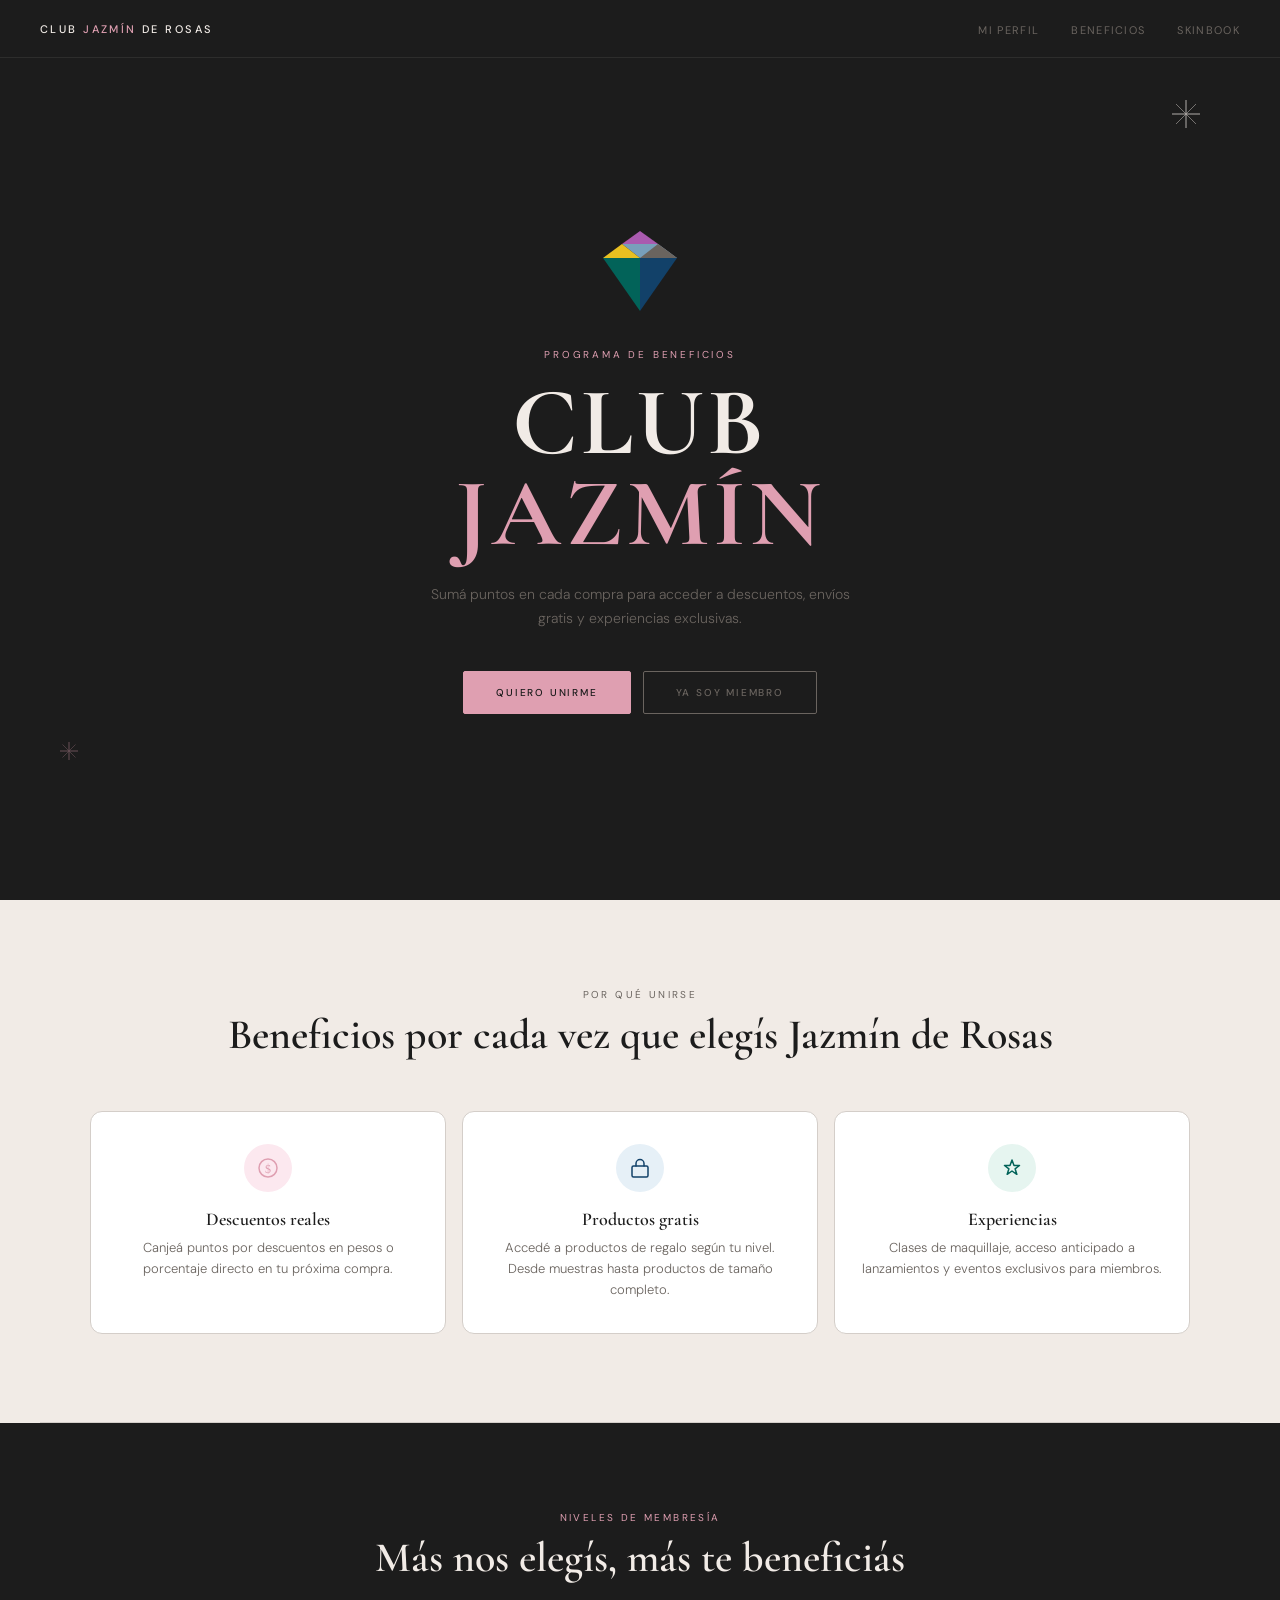
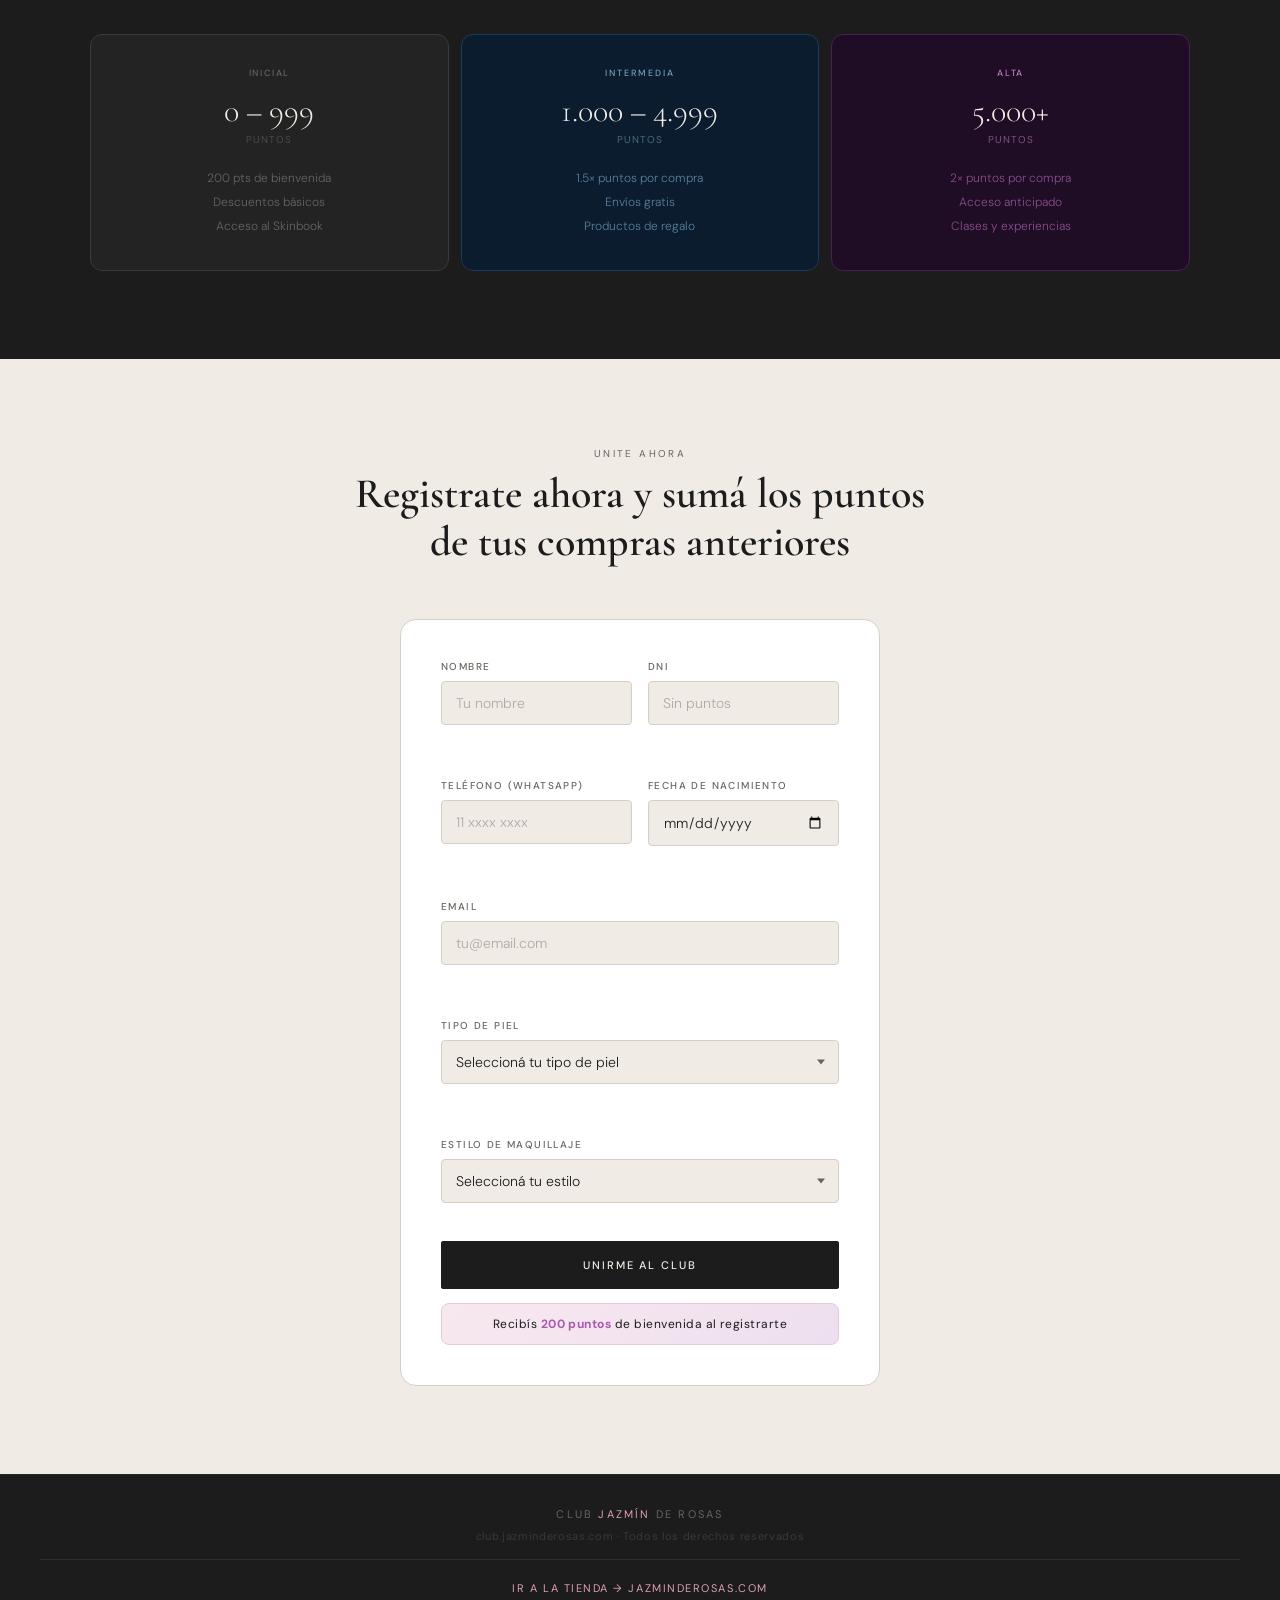
==== commit a276169e: "Add tienda link to footer" ====
--- a/club-jazmin/index.html
+++ b/club-jazmin/index.html
@@ -323,6 +323,9 @@
   <footer>
     <p class="footer-logo">CLUB <em>JAZMÍN</em> DE ROSAS</p>
     <p class="footer-sub">club.jazminderosas.com · Todos los derechos reservados</p>
+    <div style="margin-top:16px;padding-top:16px;border-top:1px solid rgba(241,235,230,0.08);text-align:center;">
+      <a href="https://jazminderosas.com" target="_blank" style="font-family:'DM Sans',system-ui,sans-serif;font-size:11px;letter-spacing:0.14em;text-transform:uppercase;color:#df9fb1;text-decoration:none;">Ir a la tienda &rarr; jazminderosas.com</a>
+    </div>
   </footer>
 
   <script src="js/main.js"></script>
@@ -457,13 +460,50 @@
           return;
         }
 
-        // ── reCAPTCHA v3 ──
-        let recaptchaToken = '';
+        // ── reCAPTCHA v3 — 3 niveles ──
+        btn.textContent = 'Verificando...';
         try {
-          if (typeof grecaptcha !== 'undefined' && 6Ld3MdosAAAAAI0Lhfcud7zl3AqkKDwkhfOkUbiT !== '6Ld3MdosAAAAAI0Lhfcud7zl3AqkKDwkhfOkUbiT') {
-            recaptchaToken = await grecaptcha.execute(6Ld3MdosAAAAAI0Lhfcud7zl3AqkKDwkhfOkUbiT, { action: 'registro' });
+          if (typeof grecaptcha !== 'undefined') {
+            const rcToken = await grecaptcha.execute('6Ld3MdosAAAAAI0Lhfcud7zl3AqkKDwkhfOkUbiT', { action: 'registro' });
+            const rcRes = await fetch('https://qgsdqzqvrbkprbmehzcf.supabase.co/functions/v1/verify-recaptcha', {
+              method: 'POST',
+              headers: {
+                'Content-Type': 'application/json',
+                'apikey': 'sb_publishable_0RGb096UtD0AQYRtukuNwg_zmLf3nwF',
+                'Authorization': 'Bearer sb_publishable_0RGb096UtD0AQYRtukuNwg_zmLf3nwF'
+              },
+              body: JSON.stringify({ token: rcToken })
+            });
+            const rcData = await rcRes.json();
+
+            if (rcData.nivel === 'bloqueado') {
+              // Bloqueo silencioso — simulamos éxito para no revelar el sistema
+              registroForm.style.display = 'none';
+              document.getElementById('registroSuccess').classList.add('visible');
+              btn.textContent = 'Unirme al Club';
+              btn.disabled = false;
+              return;
+            }
+
+            if (rcData.nivel === 'reintento') {
+              btn.textContent = 'Unirme al Club';
+              btn.disabled = false;
+              btn.style.background = '#c52c2e';
+              setTimeout(() => { btn.style.background = ''; }, 4000);
+              const old = registroForm.querySelector('.rc-msg');
+              if (old) old.remove();
+              const msg = document.createElement('p');
+              msg.className = 'rc-msg';
+              msg.style.cssText = 'text-align:center;color:#c52c2e;font-size:12px;margin-top:10px;font-family:system-ui;';
+              msg.textContent = 'Hubo un problema al procesar tu solicitud. Intentá de nuevo en unos minutos.';
+              registroForm.querySelector('.btn-dark').after(msg);
+              return;
+            }
+            // nivel === 'permitido' o error_tecnico → continuar normalmente
           }
-        } catch(e) { console.log('reCAPTCHA no disponible:', e); }
+        } catch(e) {
+          console.log('reCAPTCHA error (continuando):', e);
+        }
 
         btn.textContent = 'Guardando...';
 
